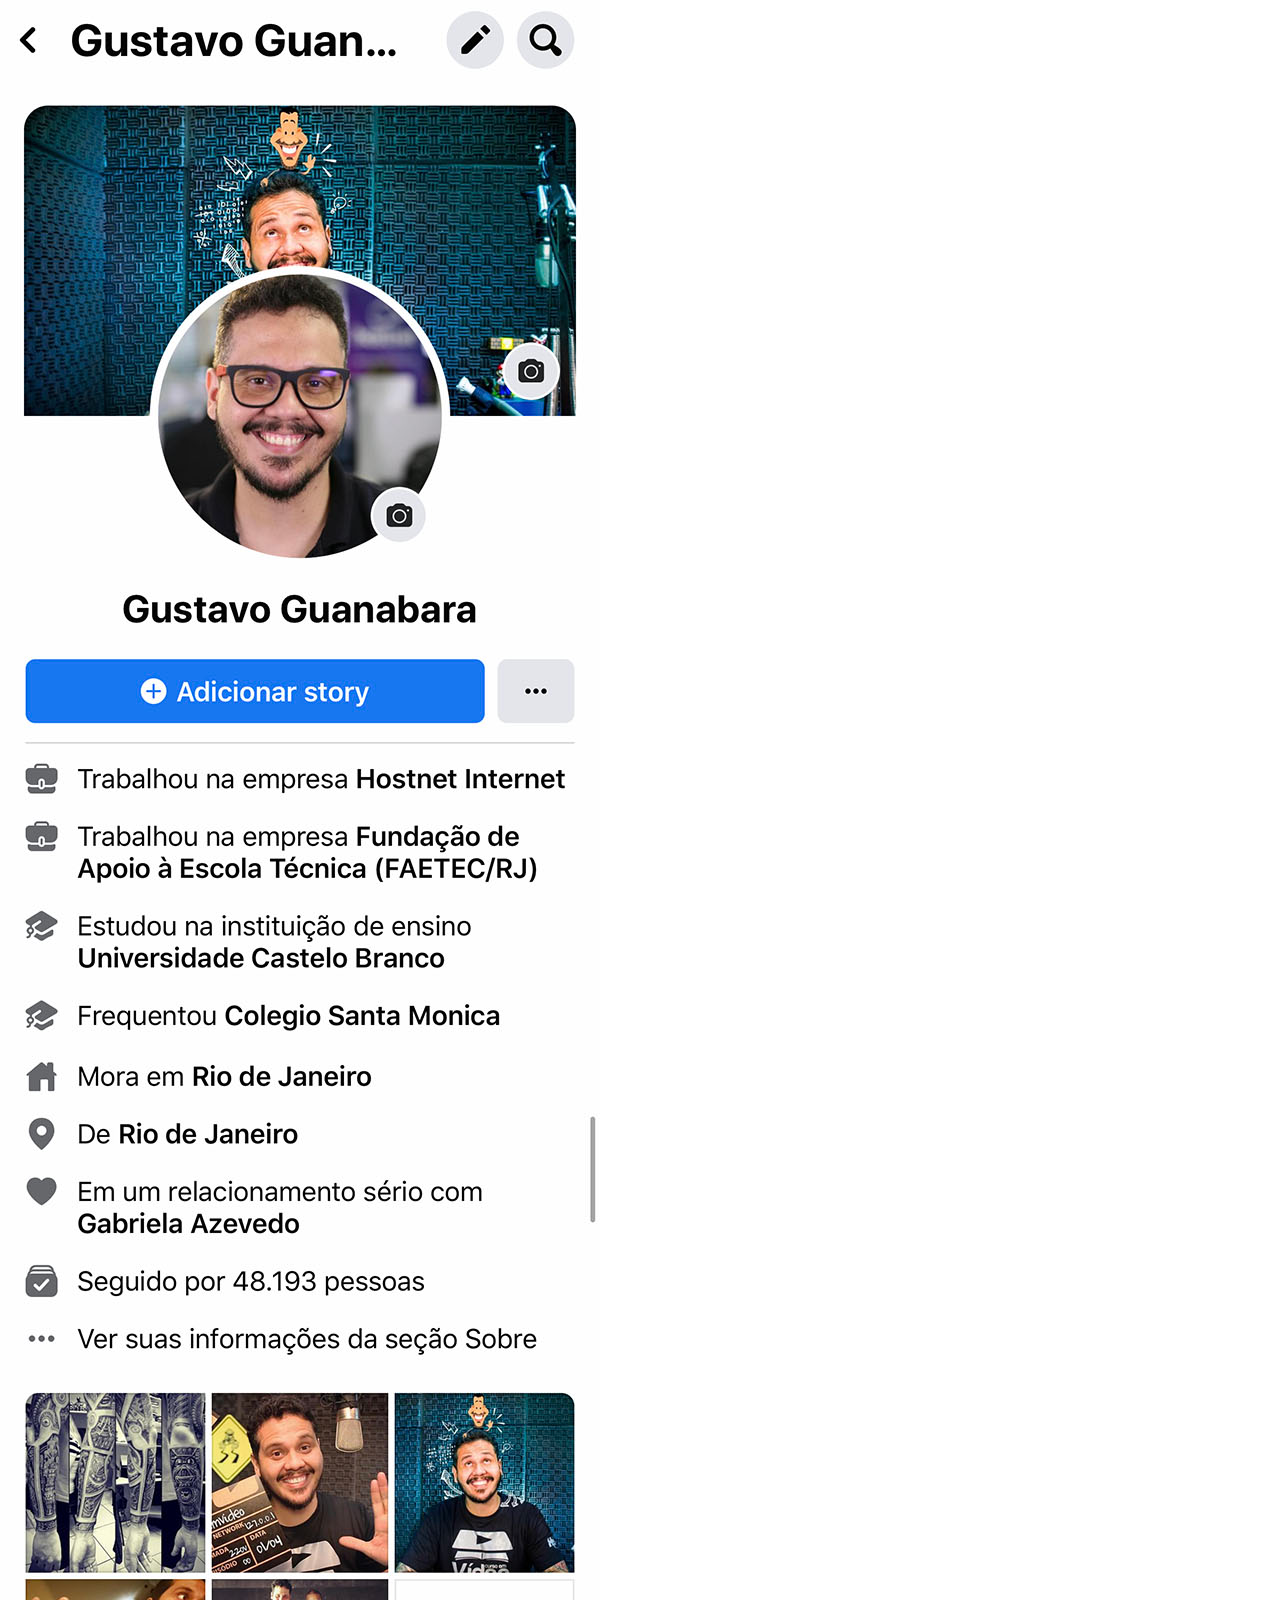
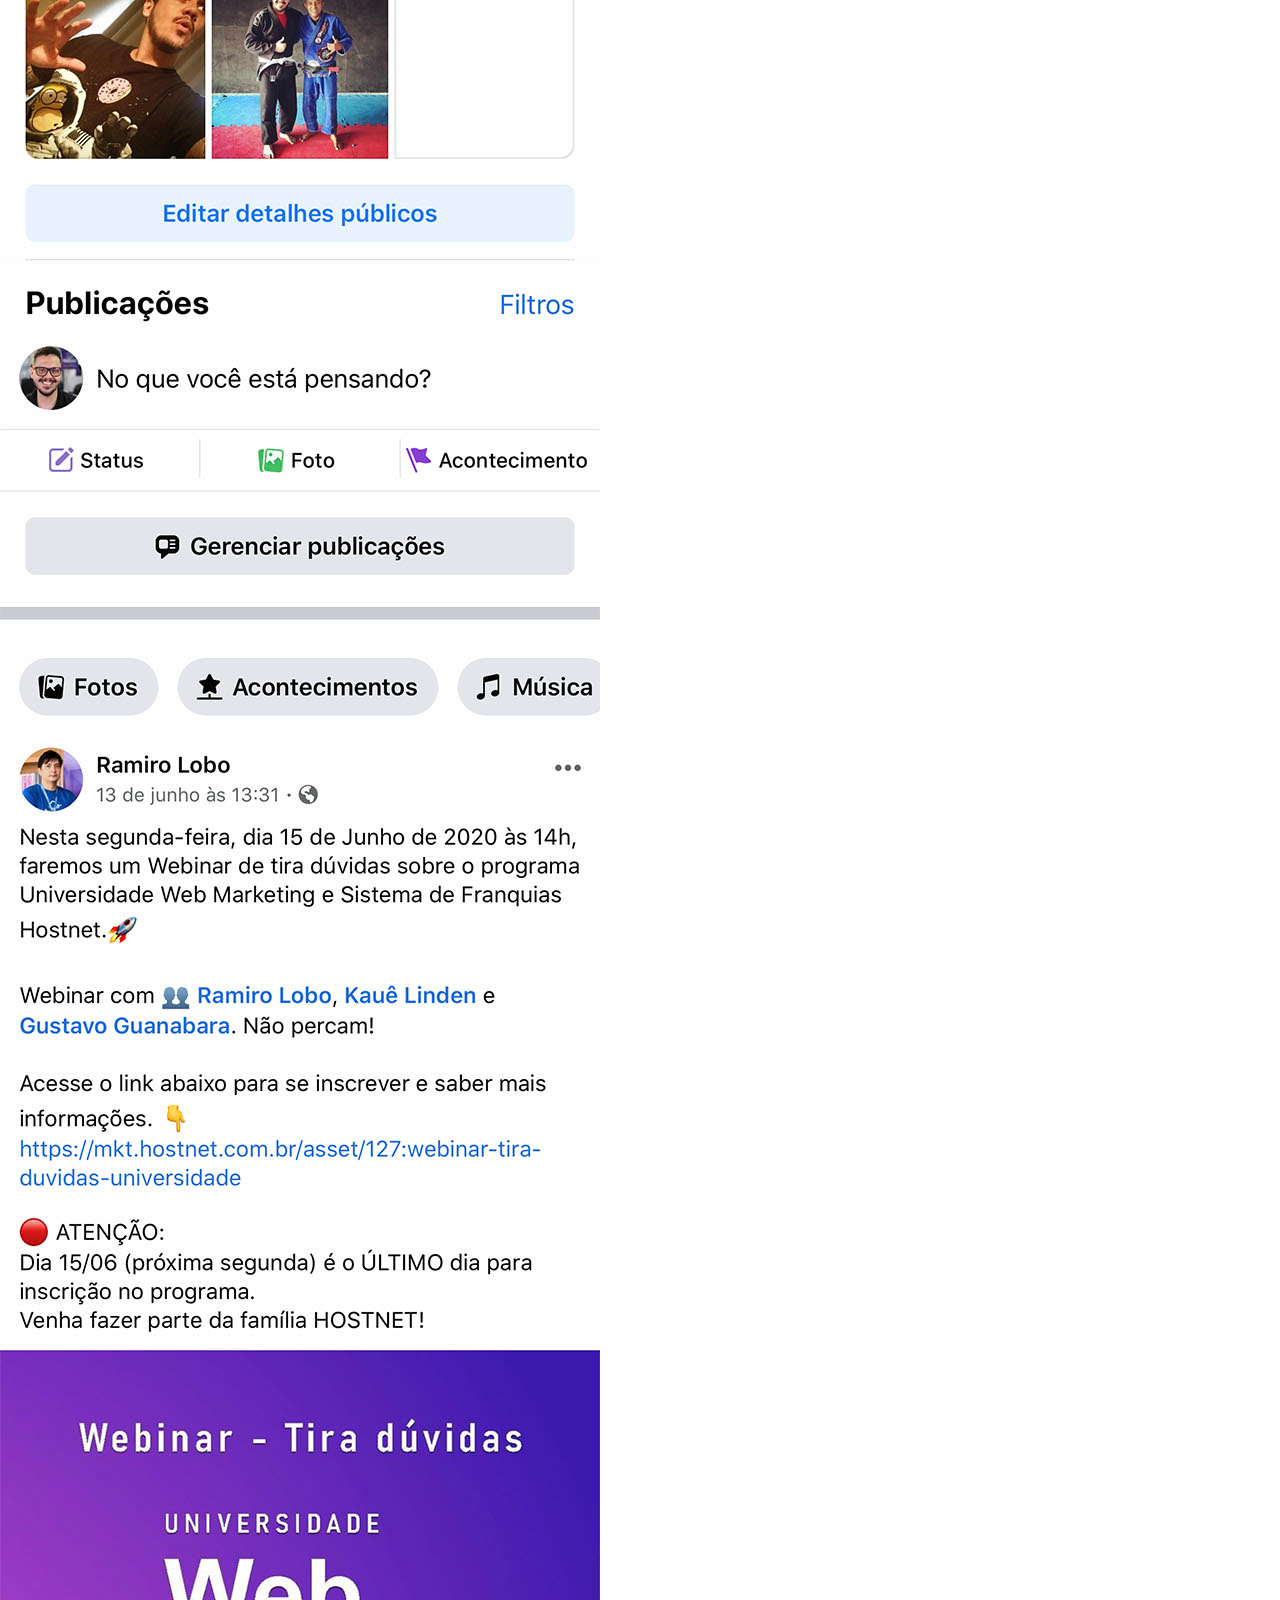
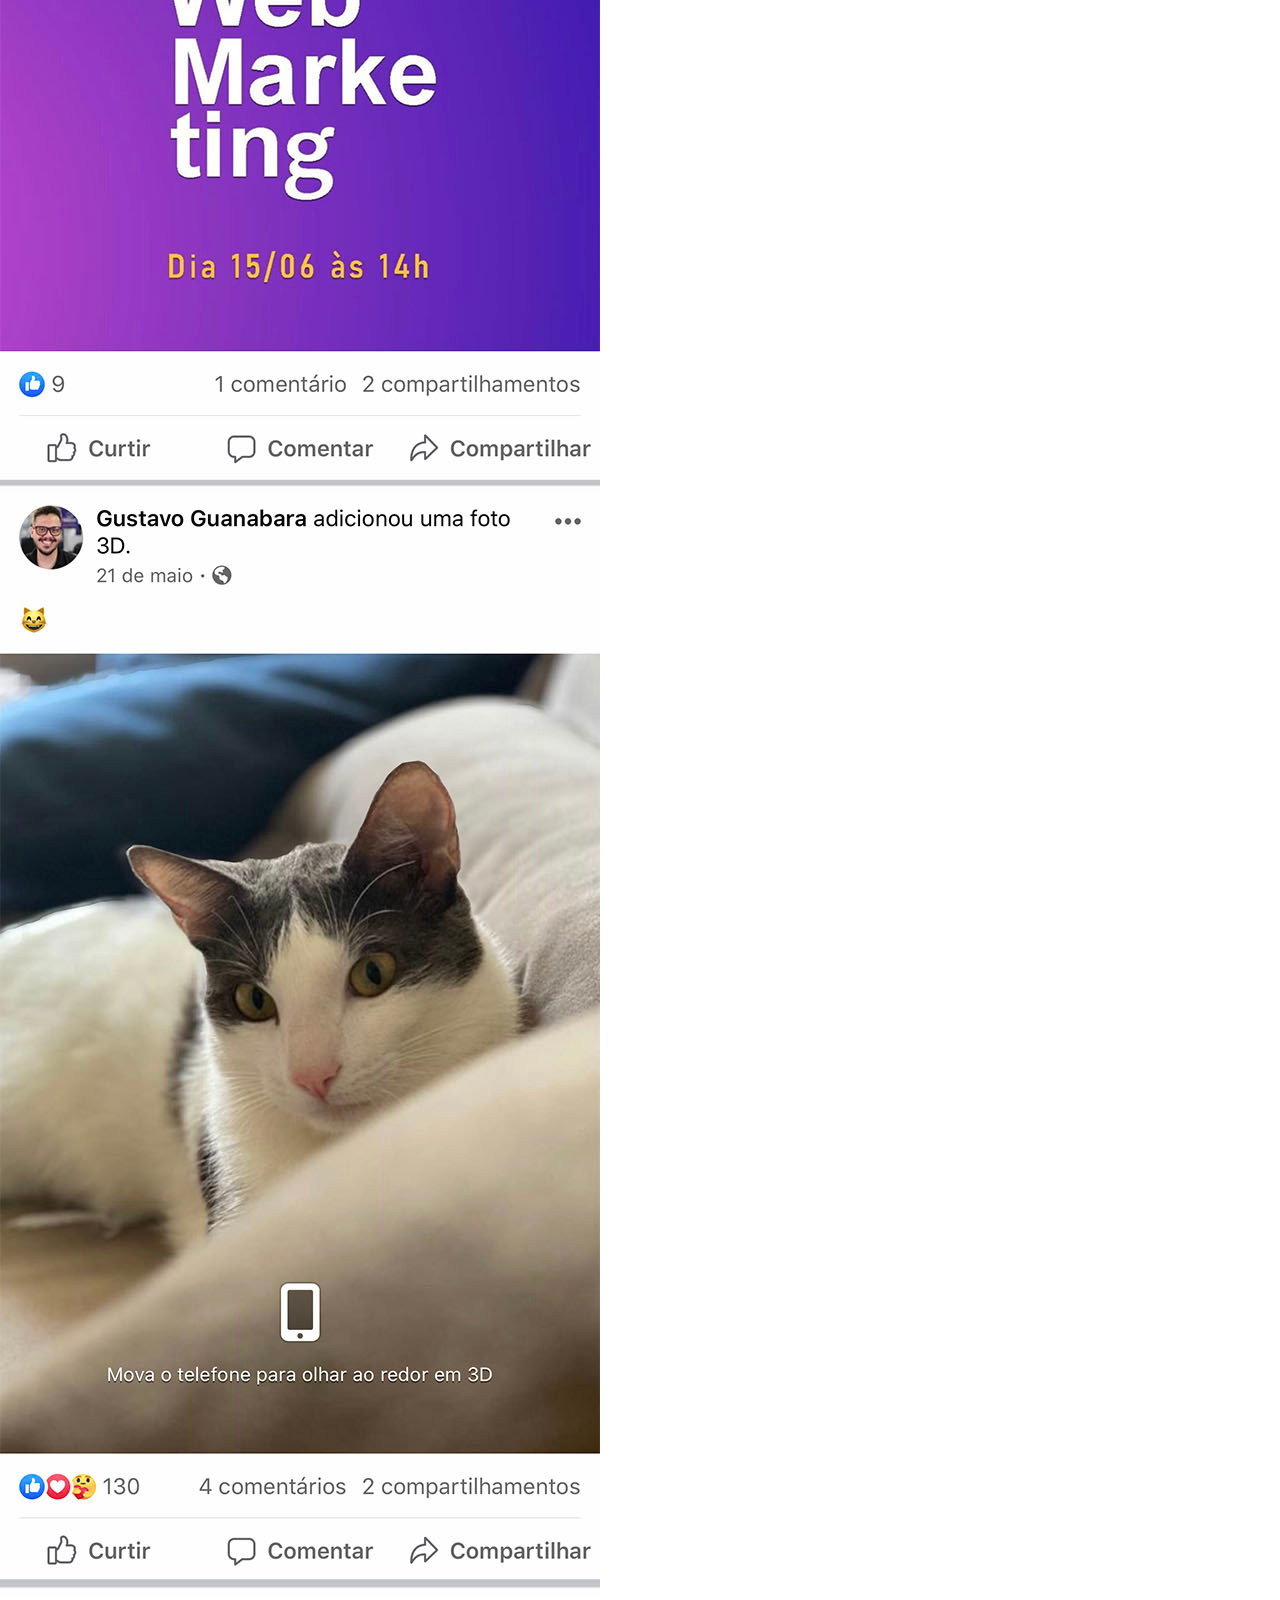
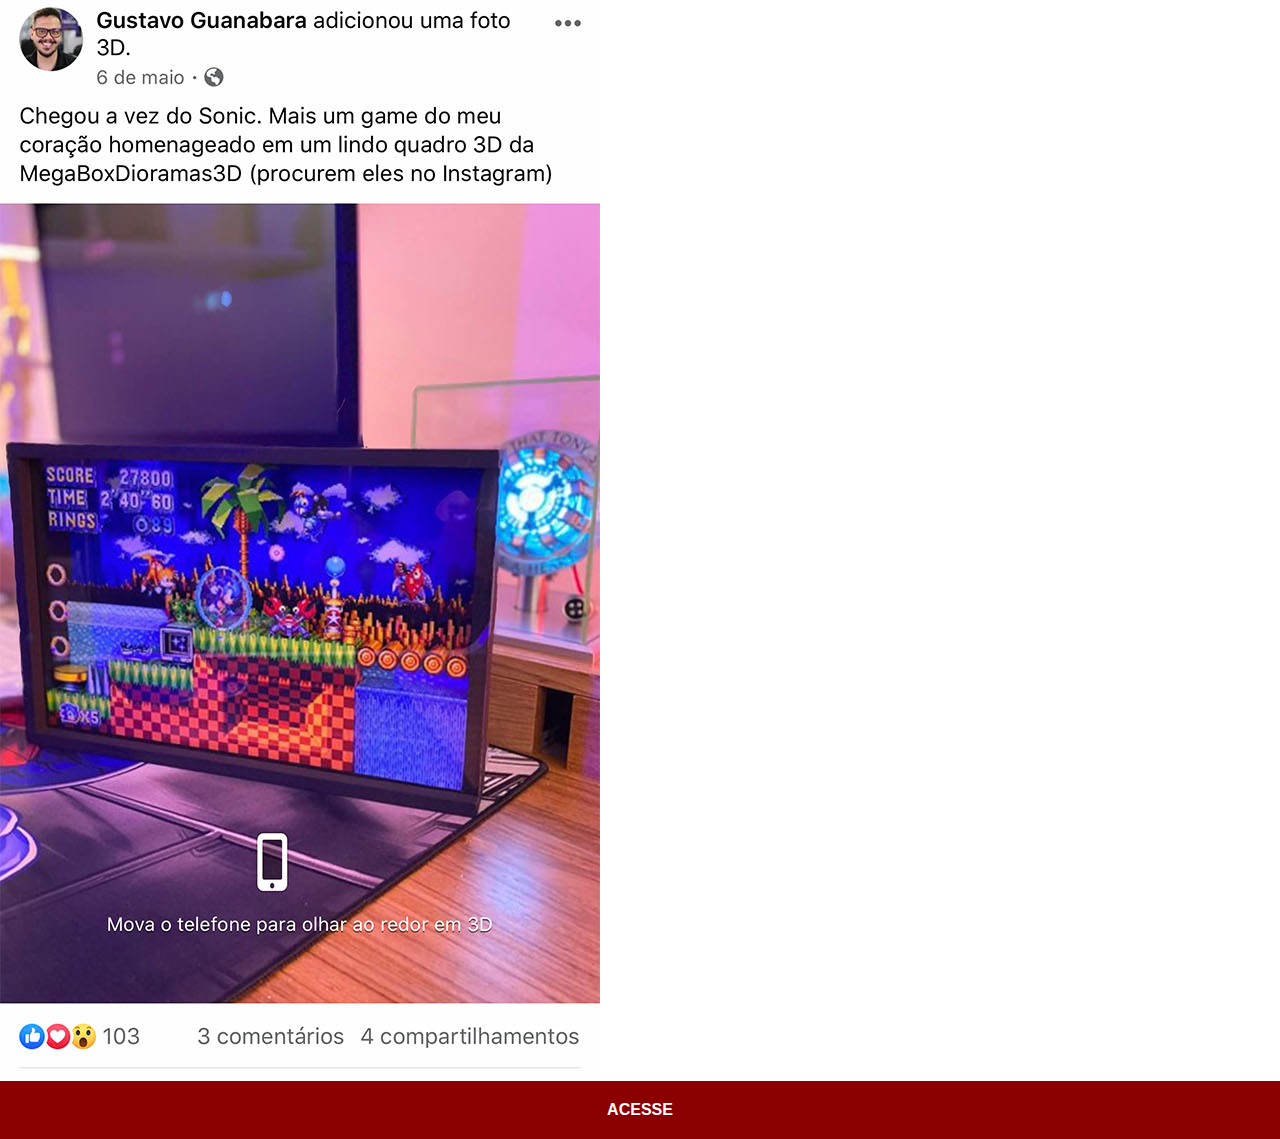
==== facebook.html @ 28a584d0 "img e links" ====
<!DOCTYPE html>
<html lang="pt-br">
<head>
    <meta charset="UTF-8">
    <meta http-equiv="X-UA-Compatible" content="IE=edge">
    <meta name="viewport" content="width=device-width, initial-scale=1.0">
    <title>Facebook</title>
    <link rel="stylesheet" href="estilos/social.css">
</head>
<body>
    <img src="imagens/tela-facebook.jpg" alt="Facebook"><a href="https://www.facebook.com/darlan.marcelino.5" target="_blank">ACESSE</a>
</body>
</html>
---- estilos/social.css ----
@charset "UTF-8";

        * {
            margin: 0px;
            padding: 0px;
            font-family: Arial, Helvetica, sans-;
        }

        ::-webkit-scrollbar {
            width:0px;
            height:0px;
        }

        a {
            display: block;
            background-color: darkred;
            color: white;
            padding: 20px;
            text-align: center;
            font-weight: bolder;
            text-decoration: none;

        }
        a:hover {
            background-color:red;
        }
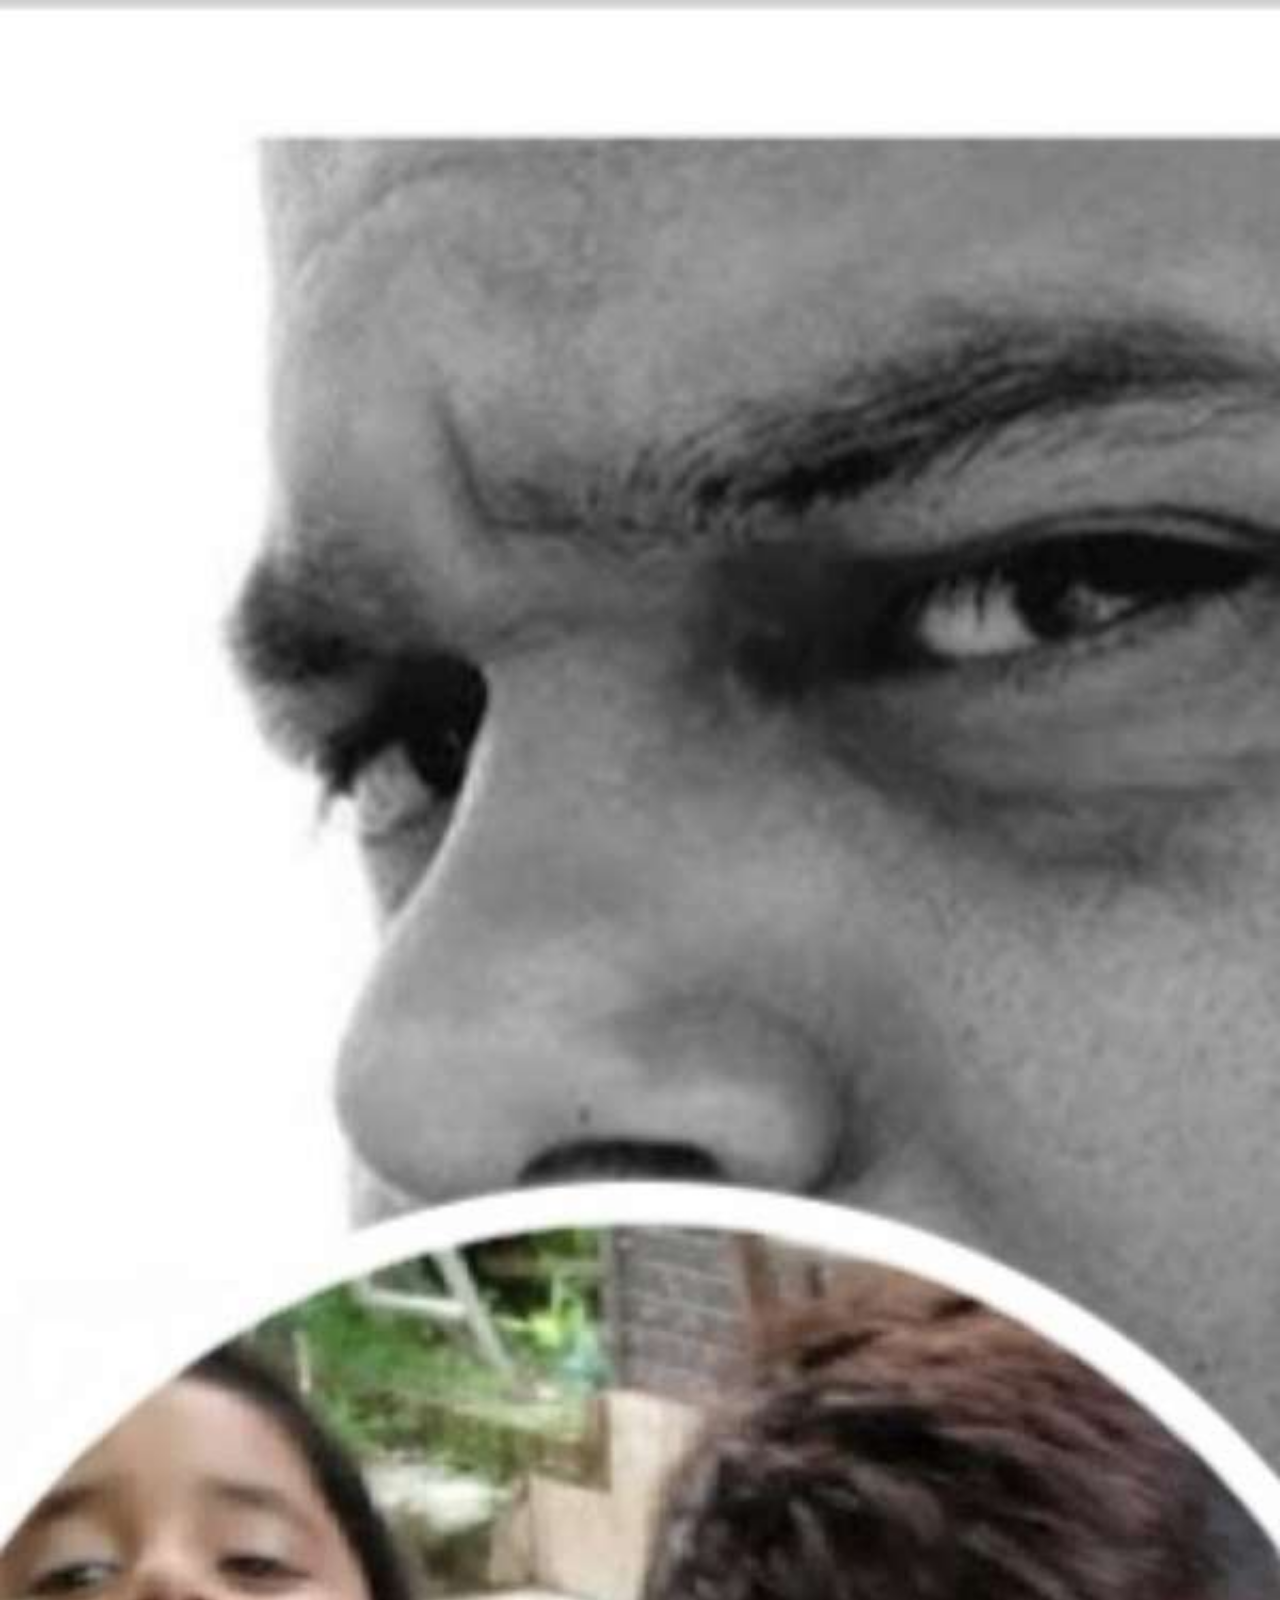
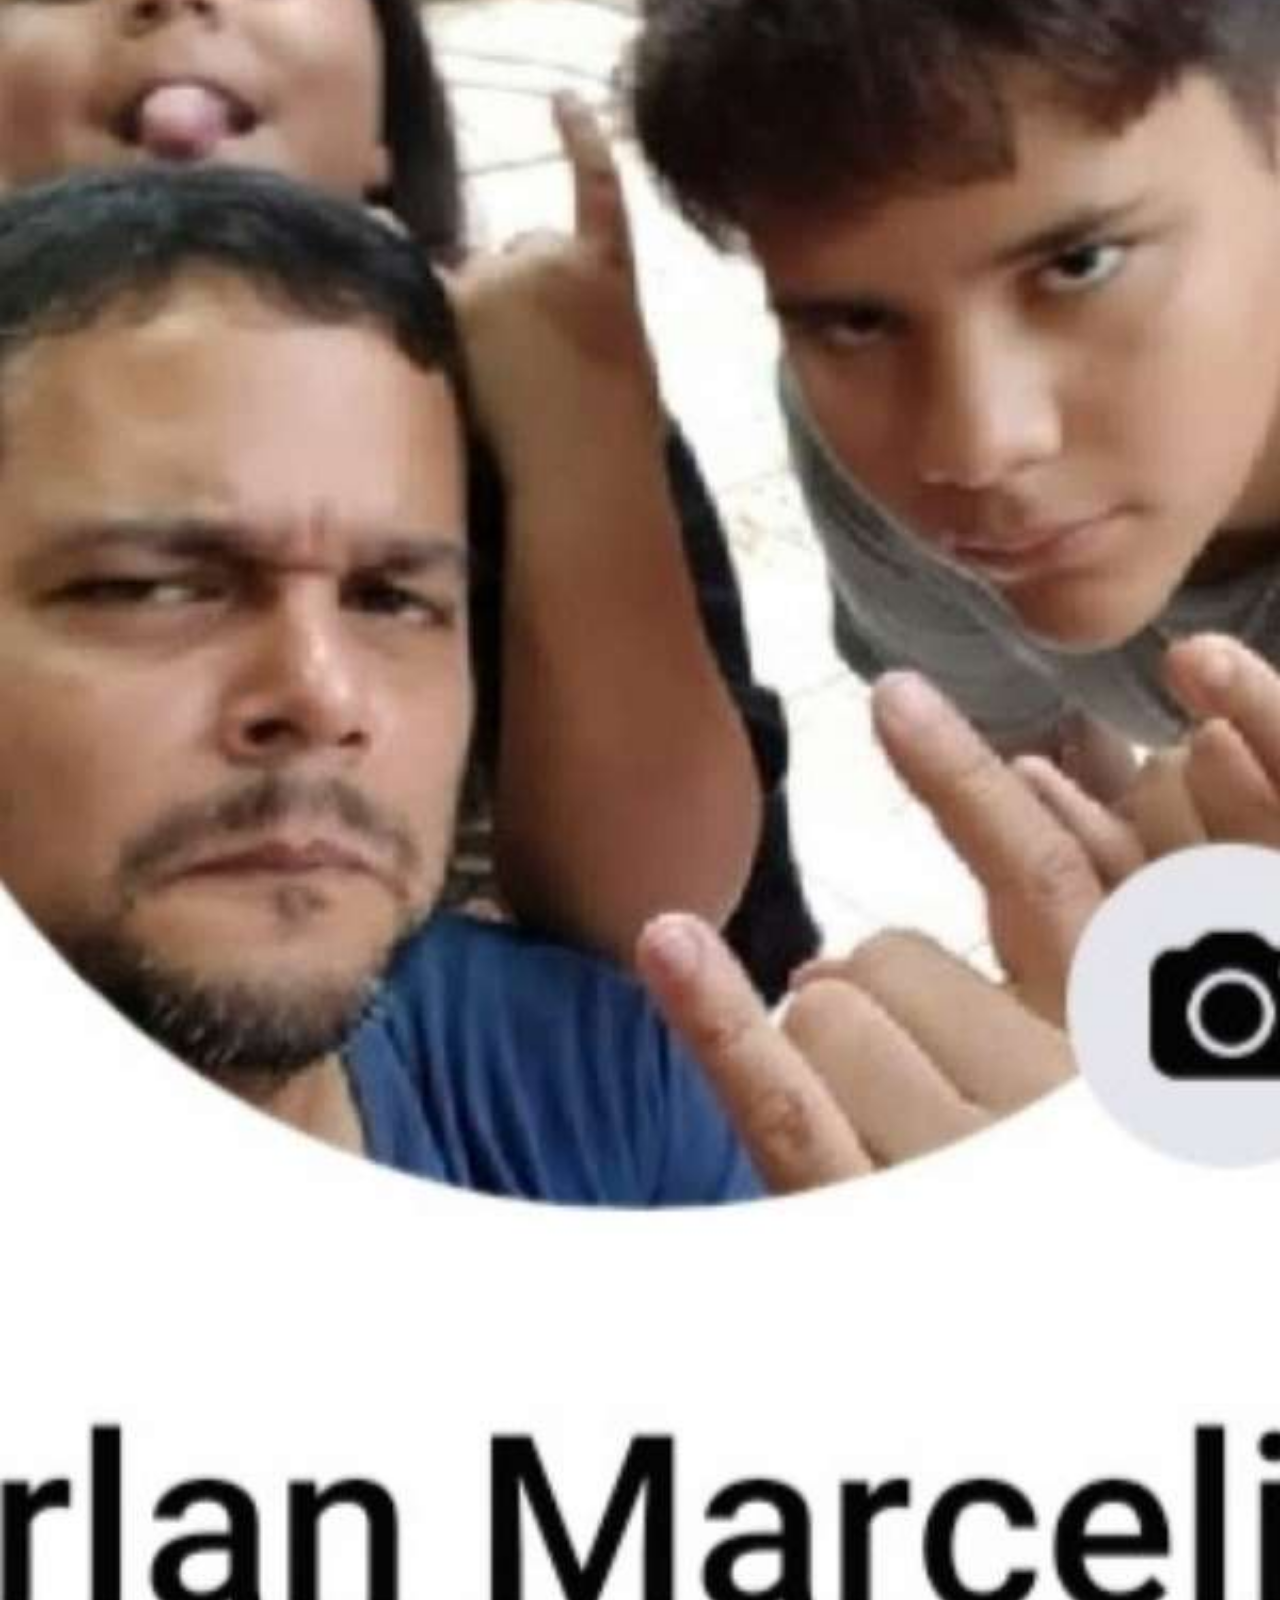
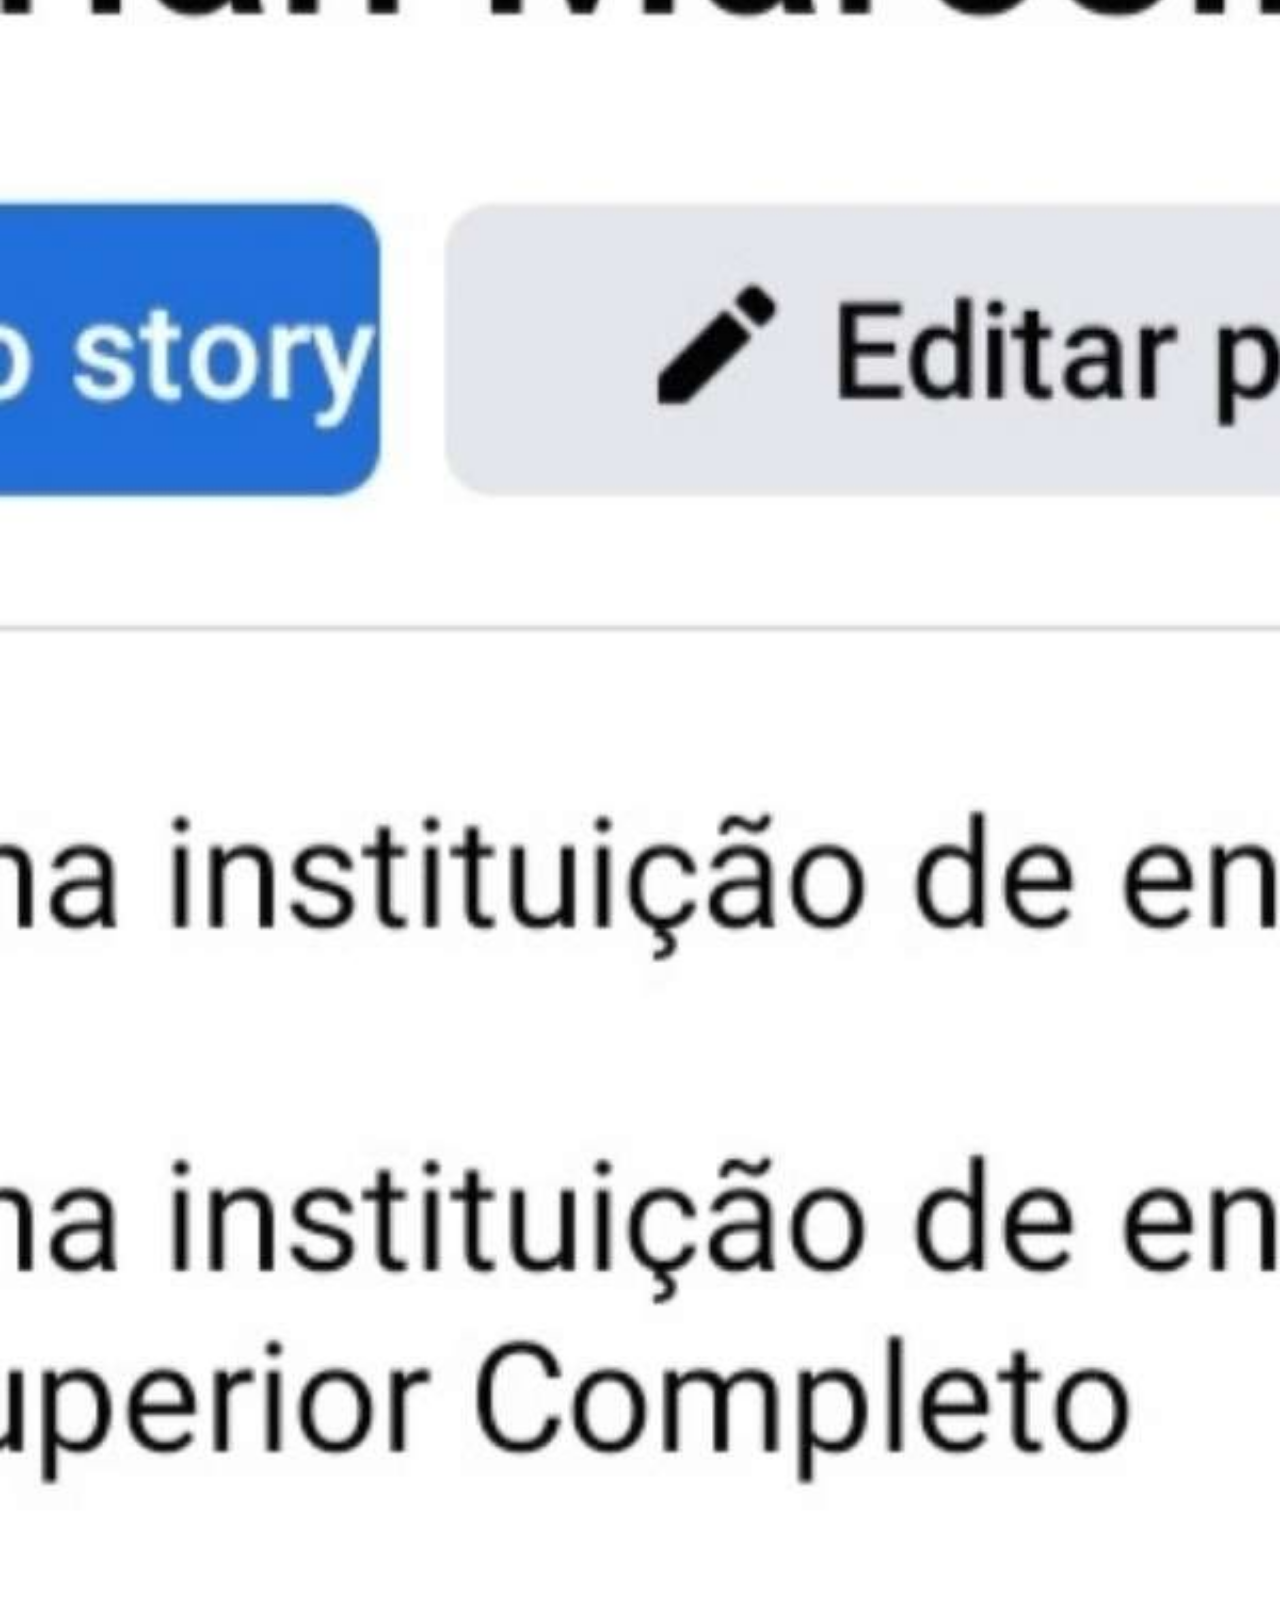
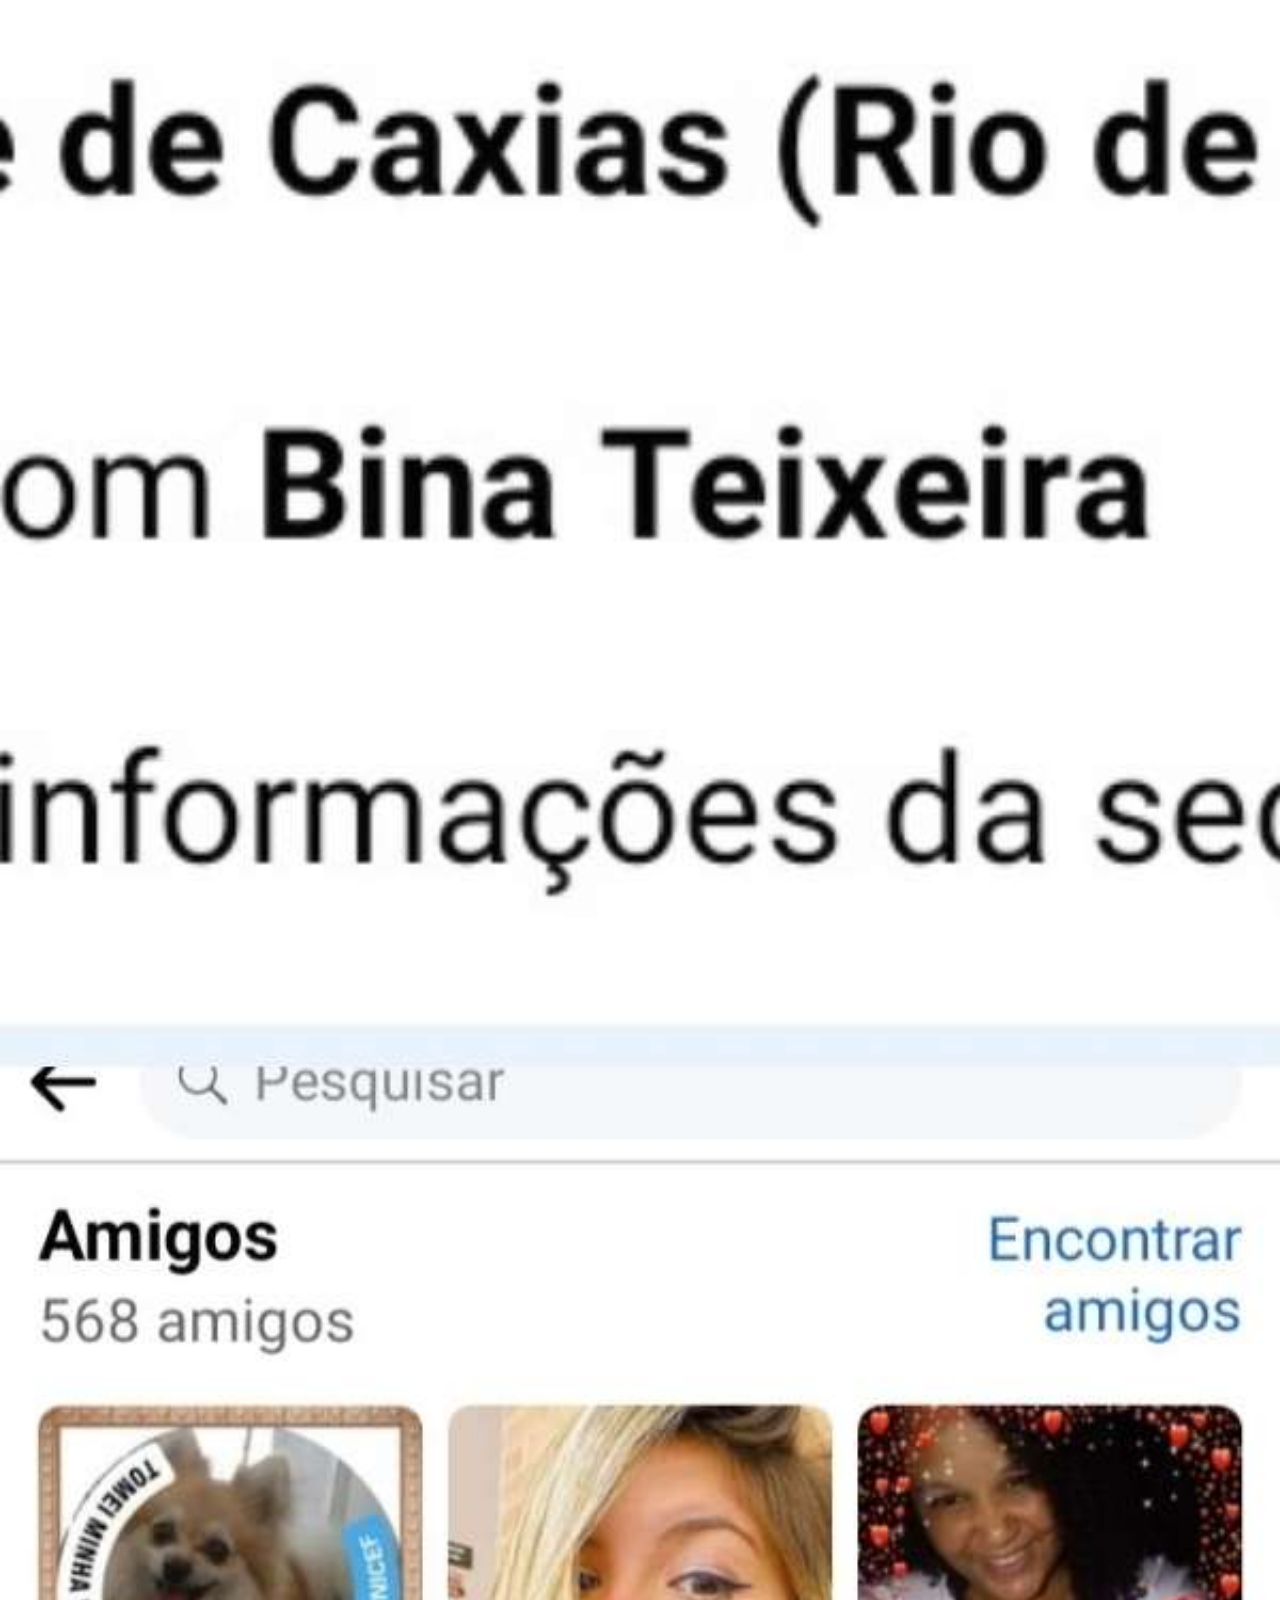
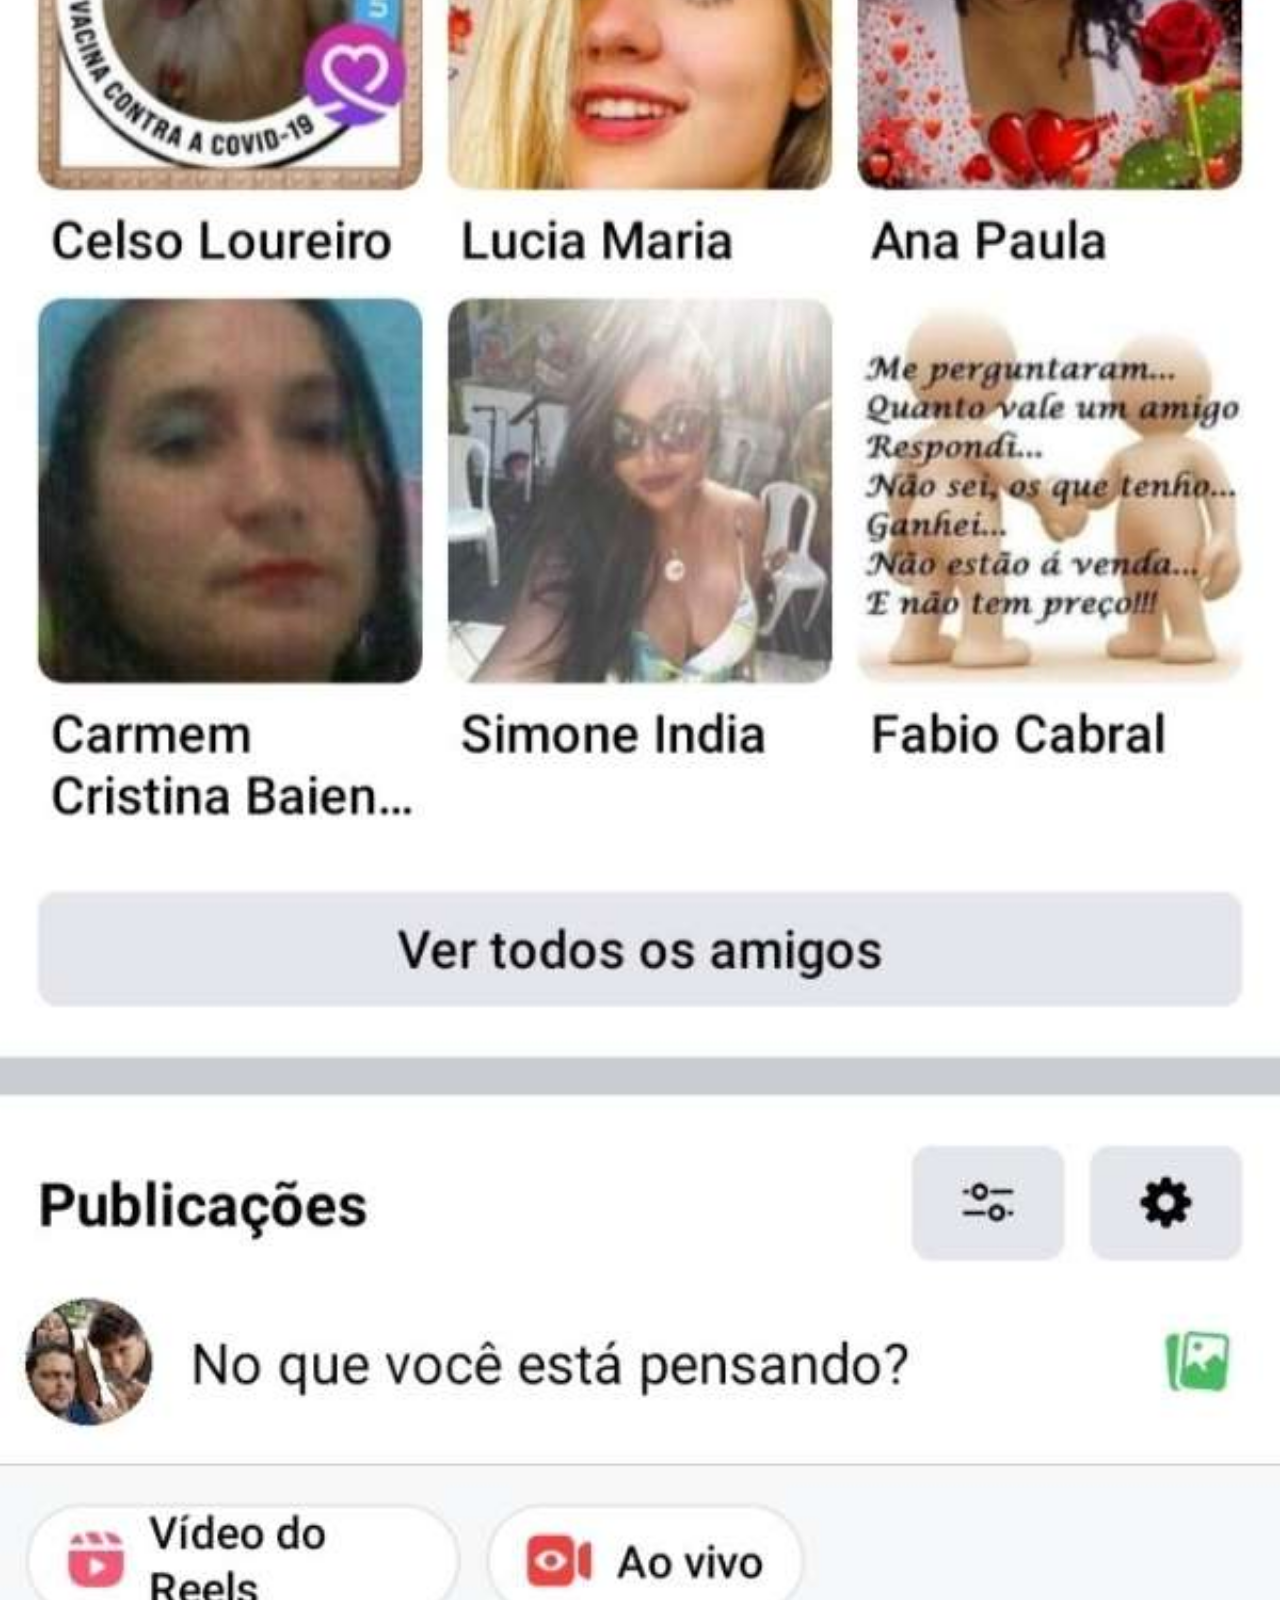
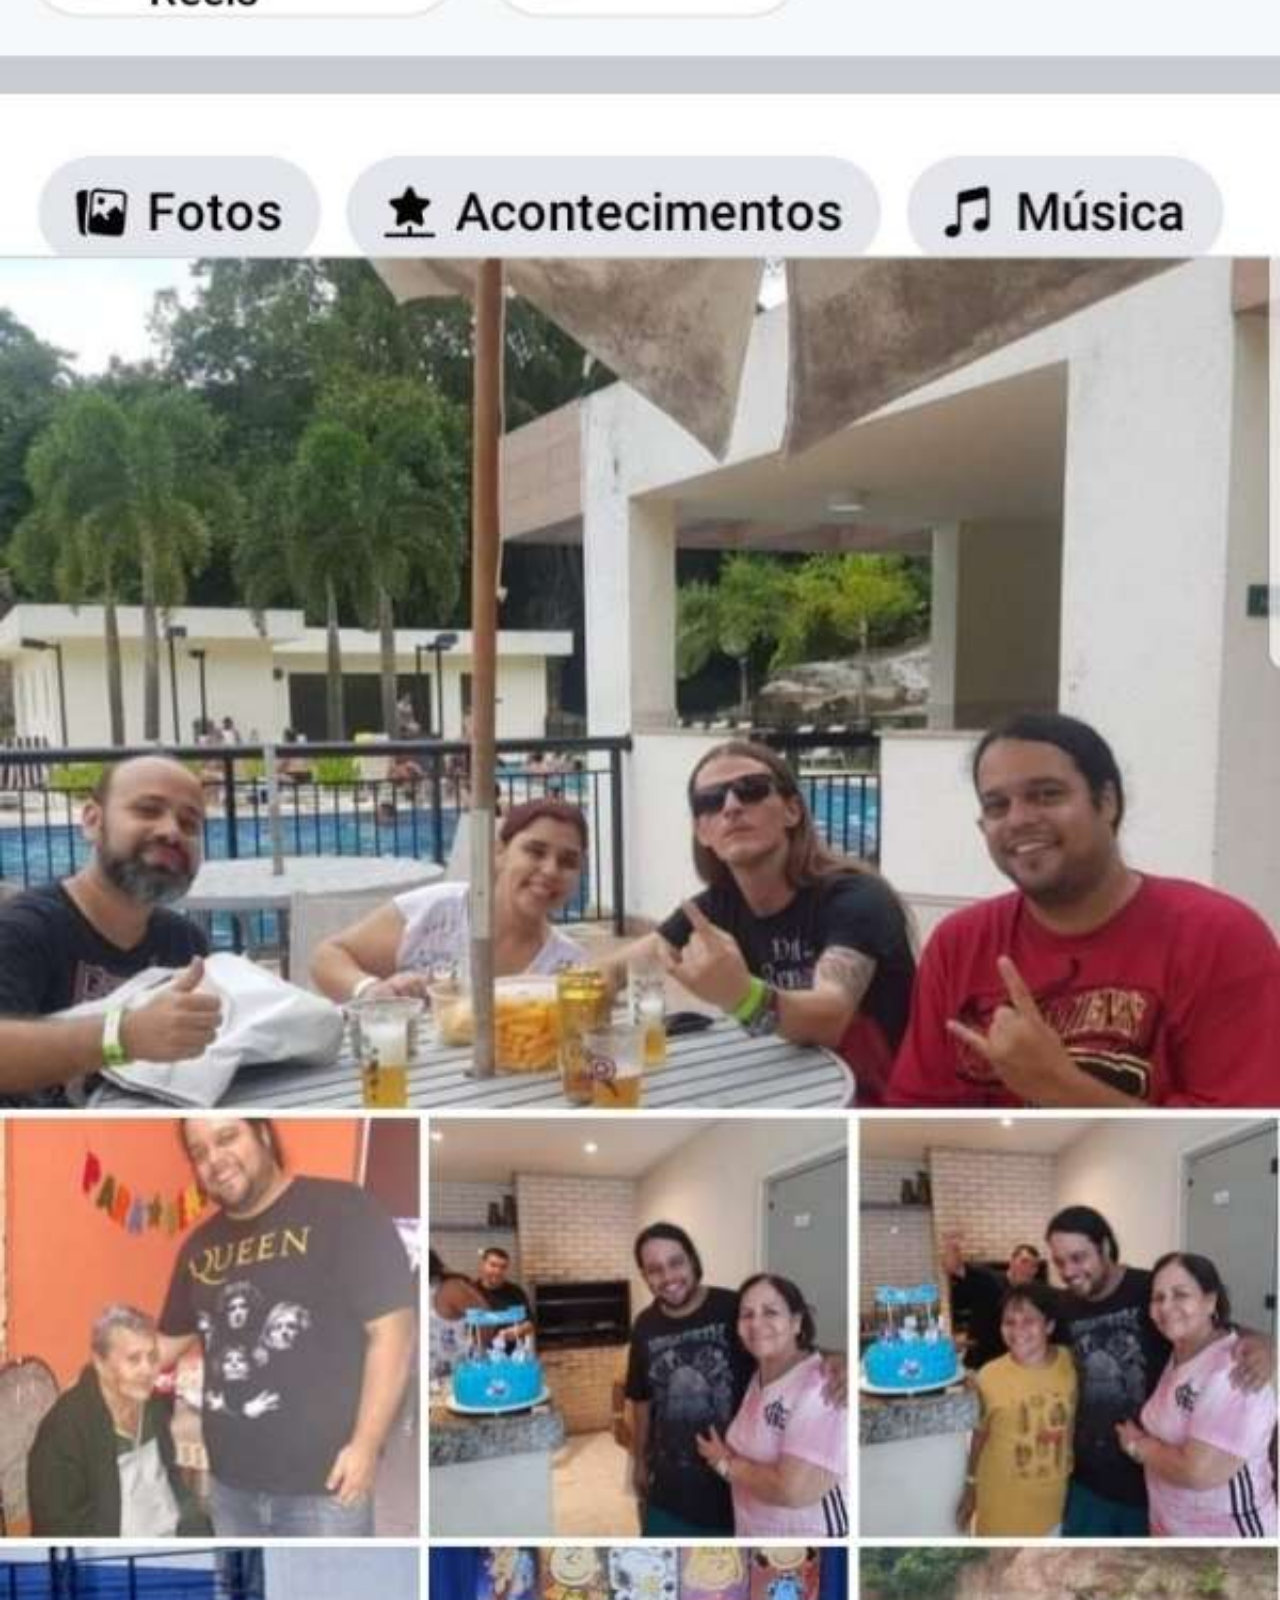
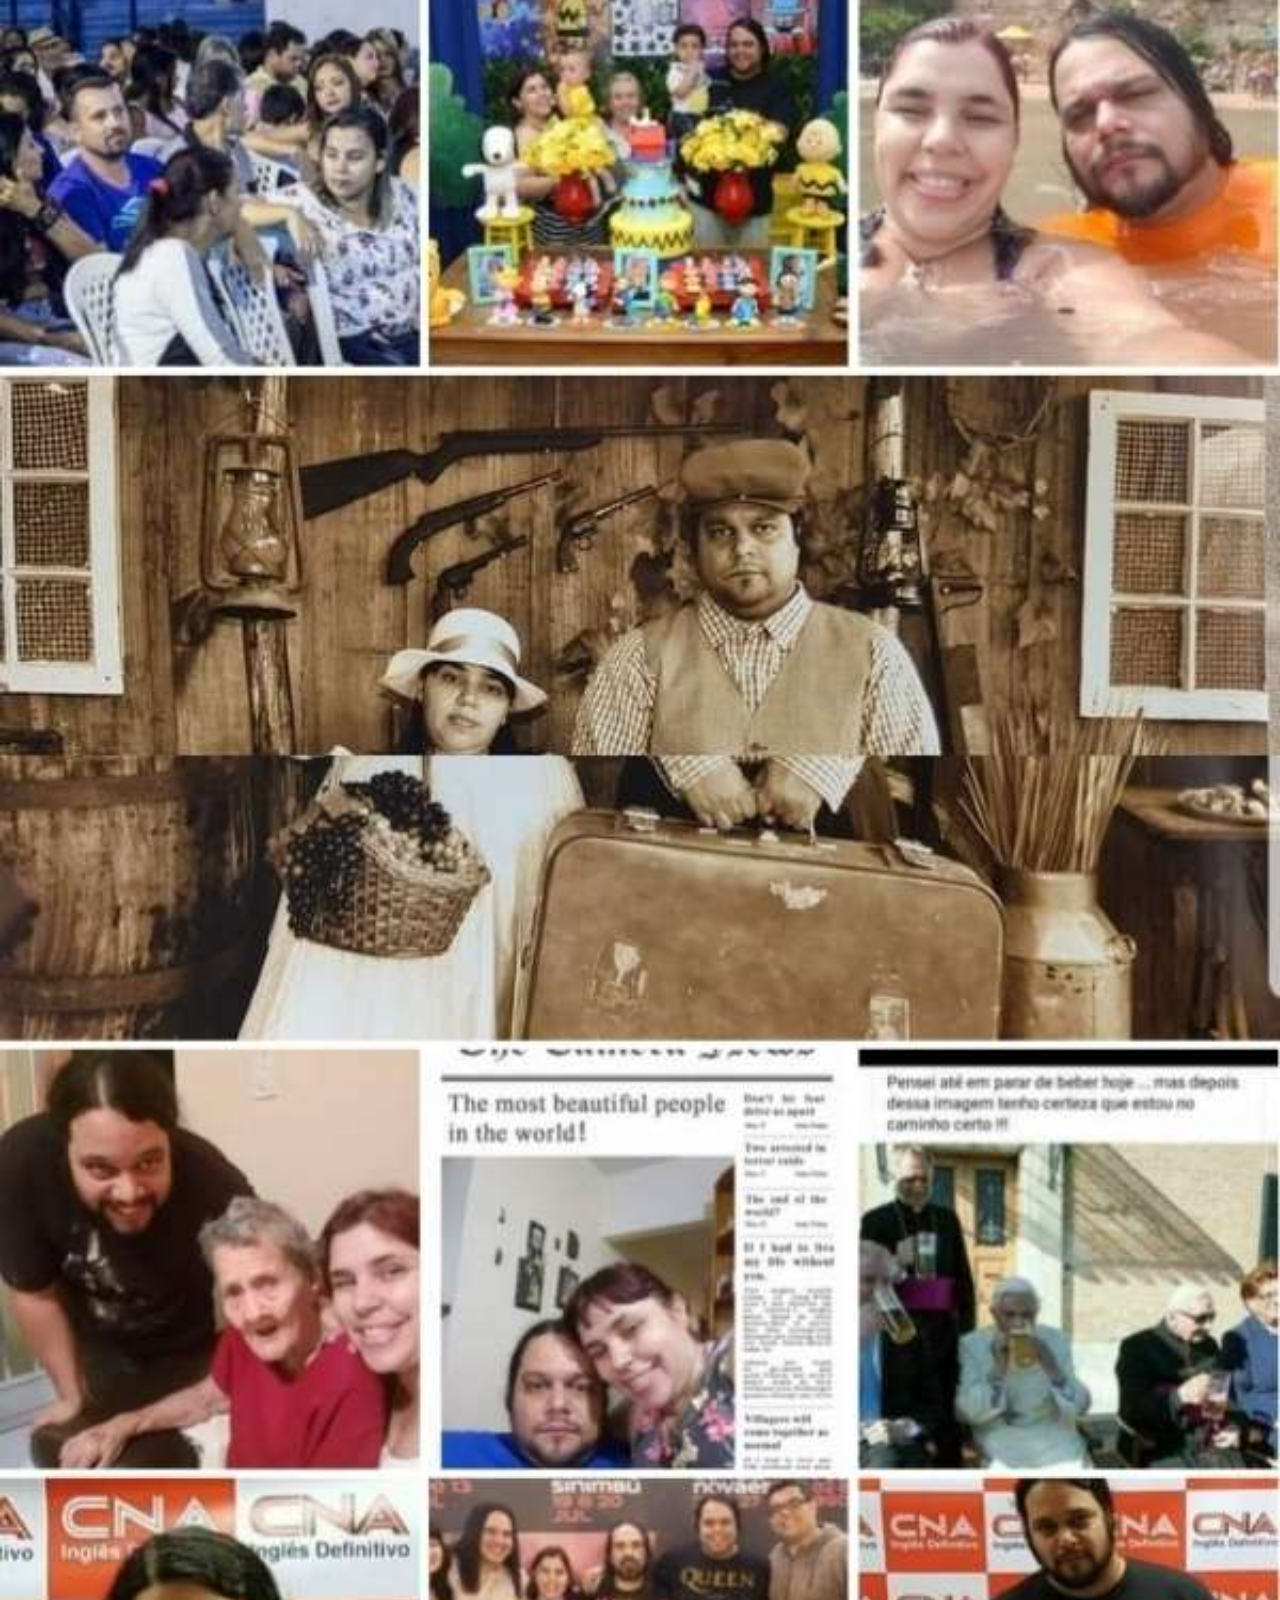
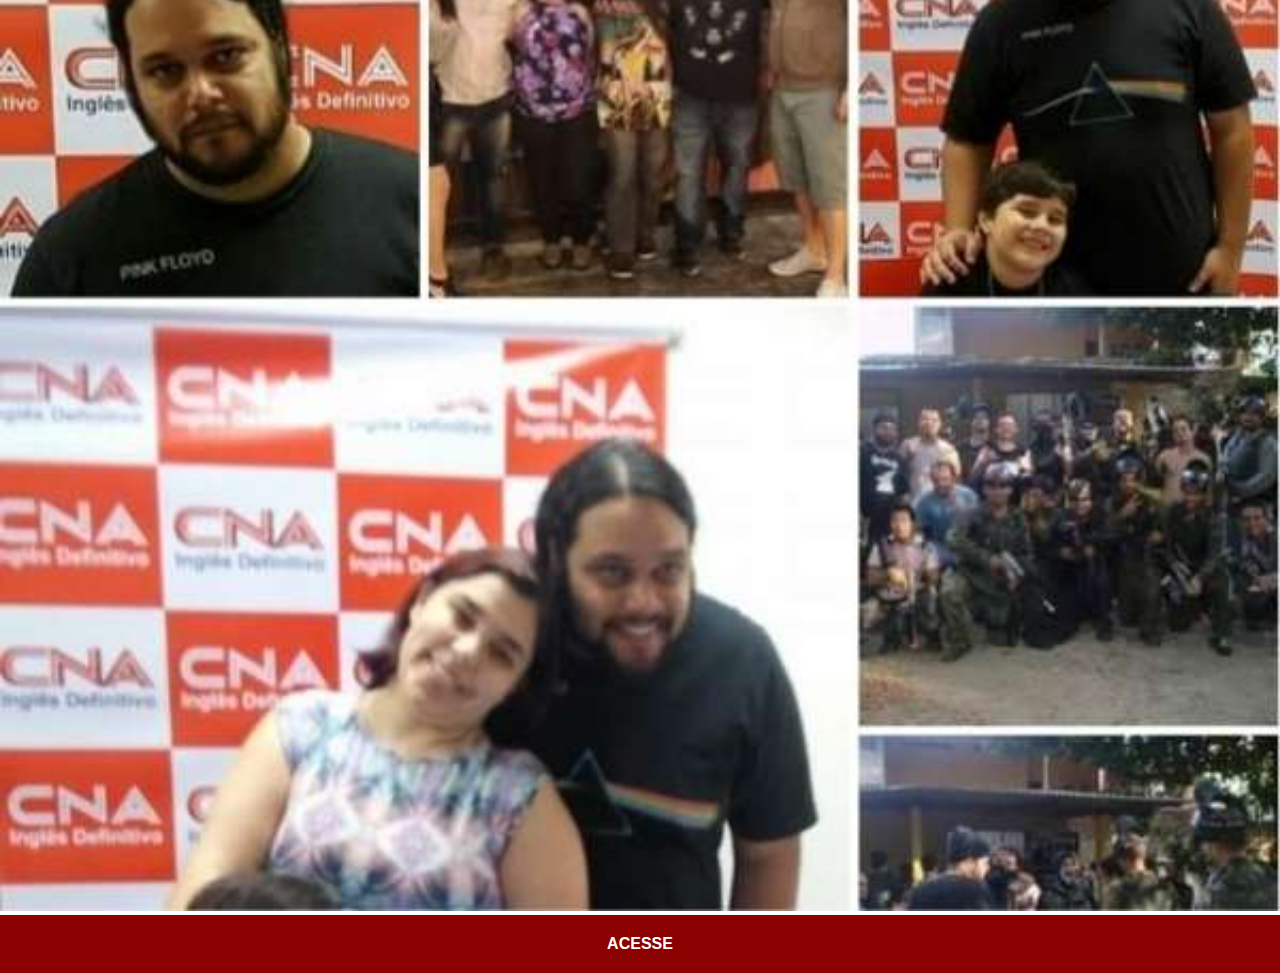
==== commit 25fe93ee: "ready" ====
--- a/facebook.html
+++ b/facebook.html
@@ -5,9 +5,11 @@
     <meta http-equiv="X-UA-Compatible" content="IE=edge">
     <meta name="viewport" content="width=device-width, initial-scale=1.0">
     <title>Facebook</title>
-    <link rel="stylesheet" href="estilos/social.css">
+    <link rel="stylesheet" href="estilo/social.css">
+    
 </head>
 <body>
     <img src="imagens/tela-facebook.jpg" alt="Facebook"><a href="https://www.facebook.com/darlan.marcelino.5" target="_blank">ACESSE</a>
+
 </body>
 </html>--- a/estilo/social.css
+++ b/estilo/social.css
@@ -0,0 +1,32 @@
+@charset "UTF-8";
+
+* {
+    margin: 0px;
+    padding: 0px;
+    font-family: Arial, Helvetica, sans-serif;
+   
+}
+
+::-webkit-scrollbar {
+    width:0px;
+    height:0px;
+}
+
+img {
+    width: 100vw;
+}
+
+a {
+    display: block;
+    background-color: darkred;
+    color: white;
+    padding: 20px;
+    text-align: center;
+    font-weight: bolder;
+    text-decoration: none;
+
+}
+
+a:hover {
+    background-color:red;
+}